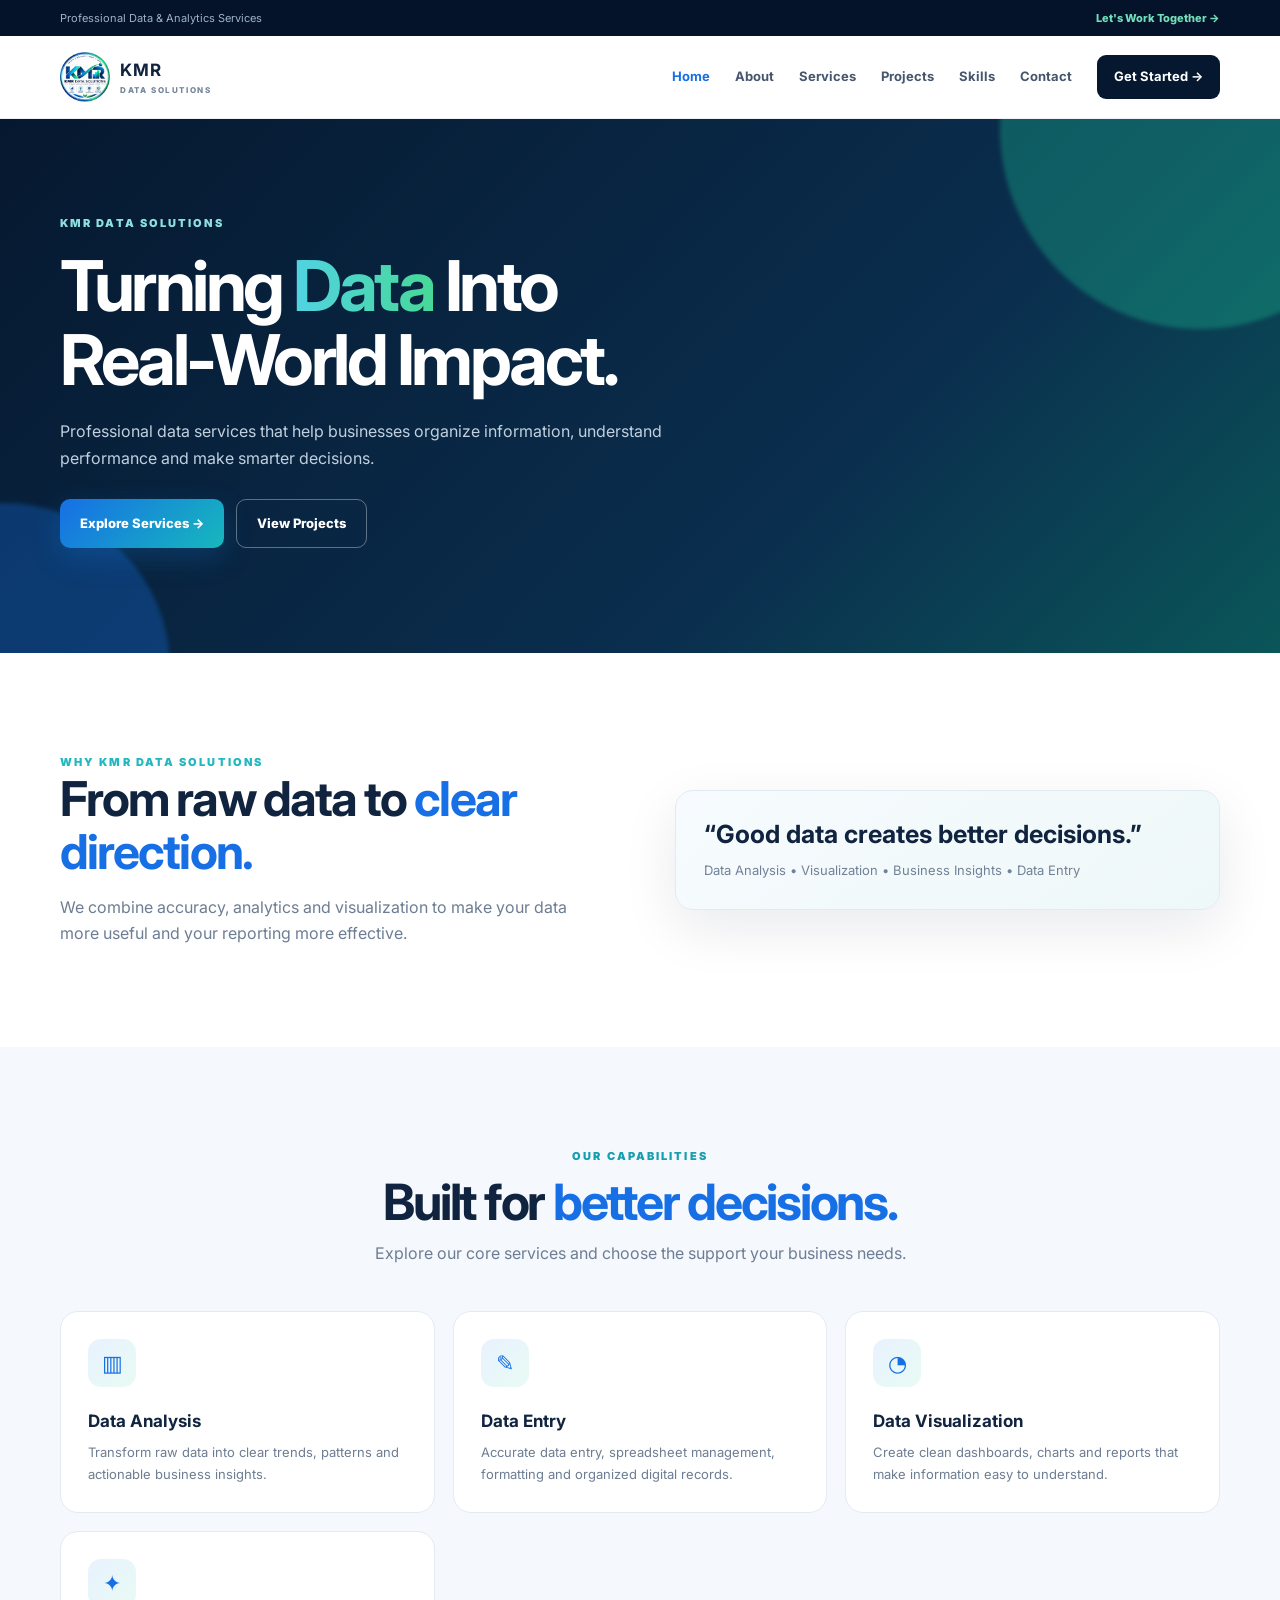
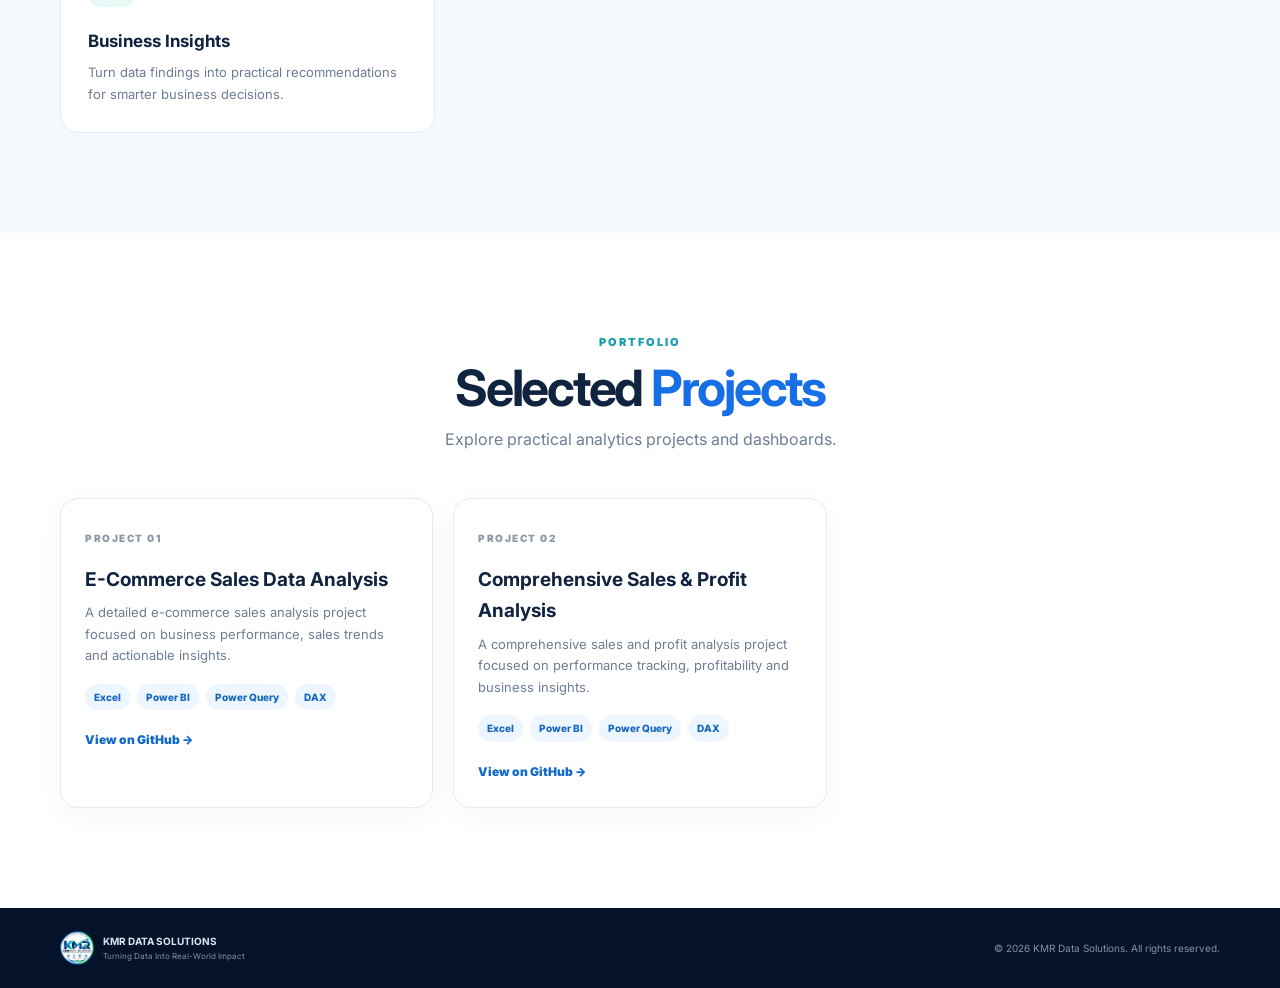
==== index.html @ 426ea1b9 "Initial KMR Data Solutions website" ====
<!DOCTYPE html>
<html lang="en"><head><meta charset="UTF-8"><meta name="viewport" content="width=device-width,initial-scale=1.0">
<meta name="description" content="KMR Data Solutions — professional data analytics and business services.">
<title>Home | KMR DATA SOLUTIONS</title>
<link rel="preconnect" href="https://fonts.googleapis.com"><link rel="preconnect" href="https://fonts.gstatic.com" crossorigin>
<link href="https://fonts.googleapis.com/css2?family=Inter:wght@400;500;600;700;800&display=swap" rel="stylesheet">
<link rel="stylesheet" href="style.css"></head><body>
<div class="topbar"><div class="container"><span>Professional Data &amp; Analytics Services</span><a href="contact.html">Let's Work Together →</a></div></div>
<header class="header"><div class="container nav">
<a class="brand" href="index.html"><img src="assets/kmr-logo.png" alt="KMR Data Solutions"><span><strong>KMR</strong><small>DATA SOLUTIONS</small></span></a>
<button class="menu-btn" aria-label="Menu">☰</button><nav class="nav-links"><a class="active" href="index.html">Home</a><a class="" href="about.html">About</a><a class="" href="services.html">Services</a><a class="" href="projects.html">Projects</a><a class="" href="skills.html">Skills</a><a class="" href="contact.html">Contact</a><a class="nav-cta" href="contact.html">Get Started →</a></nav>
</div></header>

<section class="page-hero"><div class="container"><div class="eyebrow">KMR DATA SOLUTIONS</div>
<h1>Turning <span>Data</span> Into<br>Real-World Impact.</h1>
<p>Professional data services that help businesses organize information, understand performance and make smarter decisions.</p>
<div class="hero-actions"><a class="btn btn-primary" href="services.html">Explore Services →</a><a class="btn btn-light" href="projects.html">View Projects</a></div></div></section>
<section class="section"><div class="container intro"><div><div class="label">WHY KMR DATA SOLUTIONS</div><h2>From raw data to <span>clear direction.</span></h2><p>We combine accuracy, analytics and visualization to make your data more useful and your reporting more effective.</p></div><div class="quote"><strong>“Good data creates better decisions.”</strong><span>Data Analysis • Visualization • Business Insights • Data Entry</span></div></div></section>
<section class="section" style="background:#f5f8fc"><div class="container"><div class="section-head"><div class="label">OUR CAPABILITIES</div><h2>Built for <span>better decisions.</span></h2><p>Explore our core services and choose the support your business needs.</p></div><div id="homeServices" class="service-grid"></div></div></section>
<section class="section"><div class="container"><div class="section-head"><div class="label">PORTFOLIO</div><h2>Selected <span>Projects</span></h2><p>Explore practical analytics projects and dashboards.</p></div><div id="homeProjects" class="project-grid"></div></div></section>

<footer><div class="container footer"><div class="footer-brand"><img src="assets/kmr-logo.png" alt=""><div><strong>KMR DATA SOLUTIONS</strong><span>Turning Data Into Real-World Impact</span></div></div><span>© <span class="year"></span> KMR Data Solutions. All rights reserved.</span></div></footer>
<script src="config.js"></script><script src="script.js"></script></body></html>
---- style.css ----
:root{--navy:#06182f;--navy2:#0a2748;--blue:#176fe5;--cyan:#15b7c0;--green:#28c87a;--ink:#10233f;--muted:#6d7d93;--bg:#f5f8fc;--line:#e3eaf2;--white:#fff;--shadow:0 18px 55px rgba(5,27,55,.09)}
*{box-sizing:border-box;margin:0;padding:0}html{scroll-behavior:smooth}body{font-family:Inter,Arial,sans-serif;color:var(--ink);background:#fff;line-height:1.65}a{text-decoration:none;color:inherit}.container{width:min(1160px,92%);margin:auto}
.topbar{height:36px;background:#041329;color:#9fb1c7;font-size:11px}.topbar .container{height:100%;display:flex;justify-content:space-between;align-items:center}.topbar a{color:#72dfbb;font-weight:800}
.header{position:sticky;top:0;z-index:50;background:rgba(255,255,255,.93);backdrop-filter:blur(18px);border-bottom:1px solid #edf1f5}.nav{height:82px;display:flex;align-items:center;justify-content:space-between}.brand{display:flex;align-items:center;gap:10px}.brand img{width:50px;height:50px;object-fit:contain}.brand strong{display:block;font-size:17px;letter-spacing:.06em}.brand small{display:block;font-size:8px;letter-spacing:.2em;color:#75859a;font-weight:800}
.nav-links{display:flex;align-items:center;gap:25px;font-size:13px;font-weight:700;color:#45566d}.nav-links a:hover{color:var(--blue)}.nav-links .active{color:var(--blue)}.nav-cta{background:var(--navy);color:#fff!important;padding:11px 17px;border-radius:9px}.menu-btn{display:none;border:0;background:none;font-size:24px;color:var(--ink)}
.page-hero{position:relative;overflow:hidden;background:linear-gradient(135deg,#06182f,#0a2e4e 65%,#0a5659);color:#fff;padding:95px 0 105px}.page-hero:before,.page-hero:after{content:"";position:absolute;border-radius:50%;filter:blur(2px);opacity:.3}.page-hero:before{width:400px;height:400px;right:-120px;top:-190px;background:#1bcf9b}.page-hero:after{width:330px;height:330px;left:-160px;bottom:-180px;background:#1674ea}.page-hero .container{position:relative;z-index:2}.eyebrow,.label{font-size:11px;letter-spacing:.19em;font-weight:900;color:#23b8c0}.page-hero .eyebrow{color:#8ee0df;margin-bottom:17px}.page-hero h1{font-size:clamp(43px,6vw,70px);line-height:1.05;letter-spacing:-.05em;max-width:800px}.page-hero h1 span{background:linear-gradient(90deg,#51d3e3,#47d898);-webkit-background-clip:text;background-clip:text;color:transparent}.page-hero p{max-width:680px;color:#c1d0df;font-size:16px;margin-top:22px}.hero-actions{display:flex;gap:12px;margin-top:28px;flex-wrap:wrap}.btn{display:inline-flex;align-items:center;justify-content:center;padding:13px 20px;border-radius:10px;font-size:13px;font-weight:800}.btn-primary{background:linear-gradient(135deg,#176fe5,#16b8bd);color:#fff;box-shadow:0 10px 28px rgba(18,122,214,.25)}.btn-light{border:1px solid rgba(255,255,255,.35);color:#fff}
.section{padding:100px 0}.section-head{text-align:center;max-width:700px;margin:0 auto 45px}.section-head .label{color:#169fb0}.section-head h2{font-size:clamp(34px,4vw,50px);line-height:1.12;letter-spacing:-.045em;margin-top:9px}.section-head h2 span{color:var(--blue)}.section-head p{color:var(--muted);margin-top:10px}
.intro{display:grid;grid-template-columns:1fr 1fr;gap:70px;align-items:center}.intro h2{font-size:clamp(34px,4vw,48px);line-height:1.12;letter-spacing:-.04em}.intro h2 span{color:var(--blue)}.intro p{color:var(--muted);margin-top:15px}.quote{padding:28px;background:linear-gradient(145deg,#f7fbff,#eef8f7);border:1px solid var(--line);border-radius:18px;box-shadow:var(--shadow)}.quote strong{display:block;font-size:25px;line-height:1.25}.quote span{display:block;color:#728198;margin-top:10px;font-size:13px}
.service-grid{display:grid;grid-template-columns:repeat(3,1fr);gap:18px}.service{padding:27px;border:1px solid var(--line);border-radius:18px;background:#fff;transition:.22s}.service:hover{transform:translateY(-5px);box-shadow:var(--shadow);border-color:#cdd9e7}.icon{width:48px;height:48px;display:grid;place-items:center;border-radius:13px;background:linear-gradient(135deg,#e8f2ff,#e8fbf4);font-size:22px;color:#176fe5;margin-bottom:20px}.service h3{font-size:17px}.service p{font-size:13px;color:var(--muted);margin-top:7px}
.project-grid{display:grid;grid-template-columns:repeat(3,1fr);gap:20px}.project{border:1px solid var(--line);border-radius:18px;padding:24px;background:#fff;box-shadow:0 8px 30px rgba(7,28,53,.04)}.project .num{font-size:10px;letter-spacing:.15em;color:#8b99aa;font-weight:900}.project h3{font-size:19px;margin-top:15px}.project p{font-size:13px;color:var(--muted);margin:7px 0 17px;min-height:43px}.tags{display:flex;flex-wrap:wrap;gap:7px}.tag{font-size:10px;background:#edf5ff;color:#1467bc;border-radius:20px;padding:5px 9px;font-weight:800}.project a{display:inline-block;color:#126bc8;font-size:12px;font-weight:900;margin-top:20px}
.skills-section{background:#06182f;color:#fff}.skills-section .section-head p{color:#9cafc3}.skills-grid{display:grid;grid-template-columns:repeat(6,1fr);gap:12px}.skill{border:1px solid rgba(255,255,255,.11);background:rgba(255,255,255,.04);border-radius:13px;text-align:center;padding:20px 8px;color:#d6e1ec;font-size:12px;font-weight:800}.skill b{display:block;font-size:24px;margin-bottom:7px}
.process-grid{display:grid;grid-template-columns:repeat(4,1fr);gap:18px}.step{padding:25px;border:1px solid var(--line);border-radius:18px;background:#fff}.step b{color:var(--blue);font-size:11px;letter-spacing:.1em}.step h3{margin:8px 0 5px}.step p{font-size:13px;color:var(--muted)}
.contact-wrap{background:linear-gradient(135deg,#06182f,#0a4c58);border-radius:25px;padding:52px 55px;color:#fff;display:flex;align-items:center;justify-content:space-between;gap:35px}.contact-wrap h2{font-size:clamp(31px,4vw,47px);line-height:1.12;letter-spacing:-.04em}.contact-wrap h2 span{color:#4ed9b4}.contact-wrap p{color:#adc0d1;max-width:620px;margin-top:10px}.contact-actions{display:flex;gap:10px;flex-wrap:wrap}
footer{background:#041329;color:#8293a8;padding:23px 0;font-size:10px}.footer{display:flex;justify-content:space-between;align-items:center;gap:20px}.footer-brand{display:flex;align-items:center;gap:9px}.footer-brand img{width:34px;height:34px;object-fit:contain}.footer-brand strong,.footer-brand span{display:block}.footer-brand strong{color:#dce6f0;font-size:10px}.footer-brand span{font-size:8px}
@media(max-width:960px){.nav-links{gap:13px}.service-grid{grid-template-columns:repeat(2,1fr)}.project-grid{grid-template-columns:repeat(2,1fr)}.skills-grid{grid-template-columns:repeat(3,1fr)}}
@media(max-width:760px){.topbar{display:none}.nav{height:70px}.menu-btn{display:block}.nav-links{display:none;position:absolute;top:70px;left:0;right:0;background:#fff;padding:18px 5%;flex-direction:column;align-items:stretch;box-shadow:0 18px 35px rgba(0,0,0,.1)}.nav-links.open{display:flex}.nav-cta{text-align:center}.page-hero{padding:75px 0 85px}.section{padding:75px 0}.intro{grid-template-columns:1fr;gap:35px}.service-grid,.project-grid,.process-grid{grid-template-columns:1fr}.skills-grid{grid-template-columns:repeat(2,1fr)}.contact-wrap{padding:38px 28px;flex-direction:column;align-items:flex-start}.footer{flex-direction:column;align-items:flex-start}}
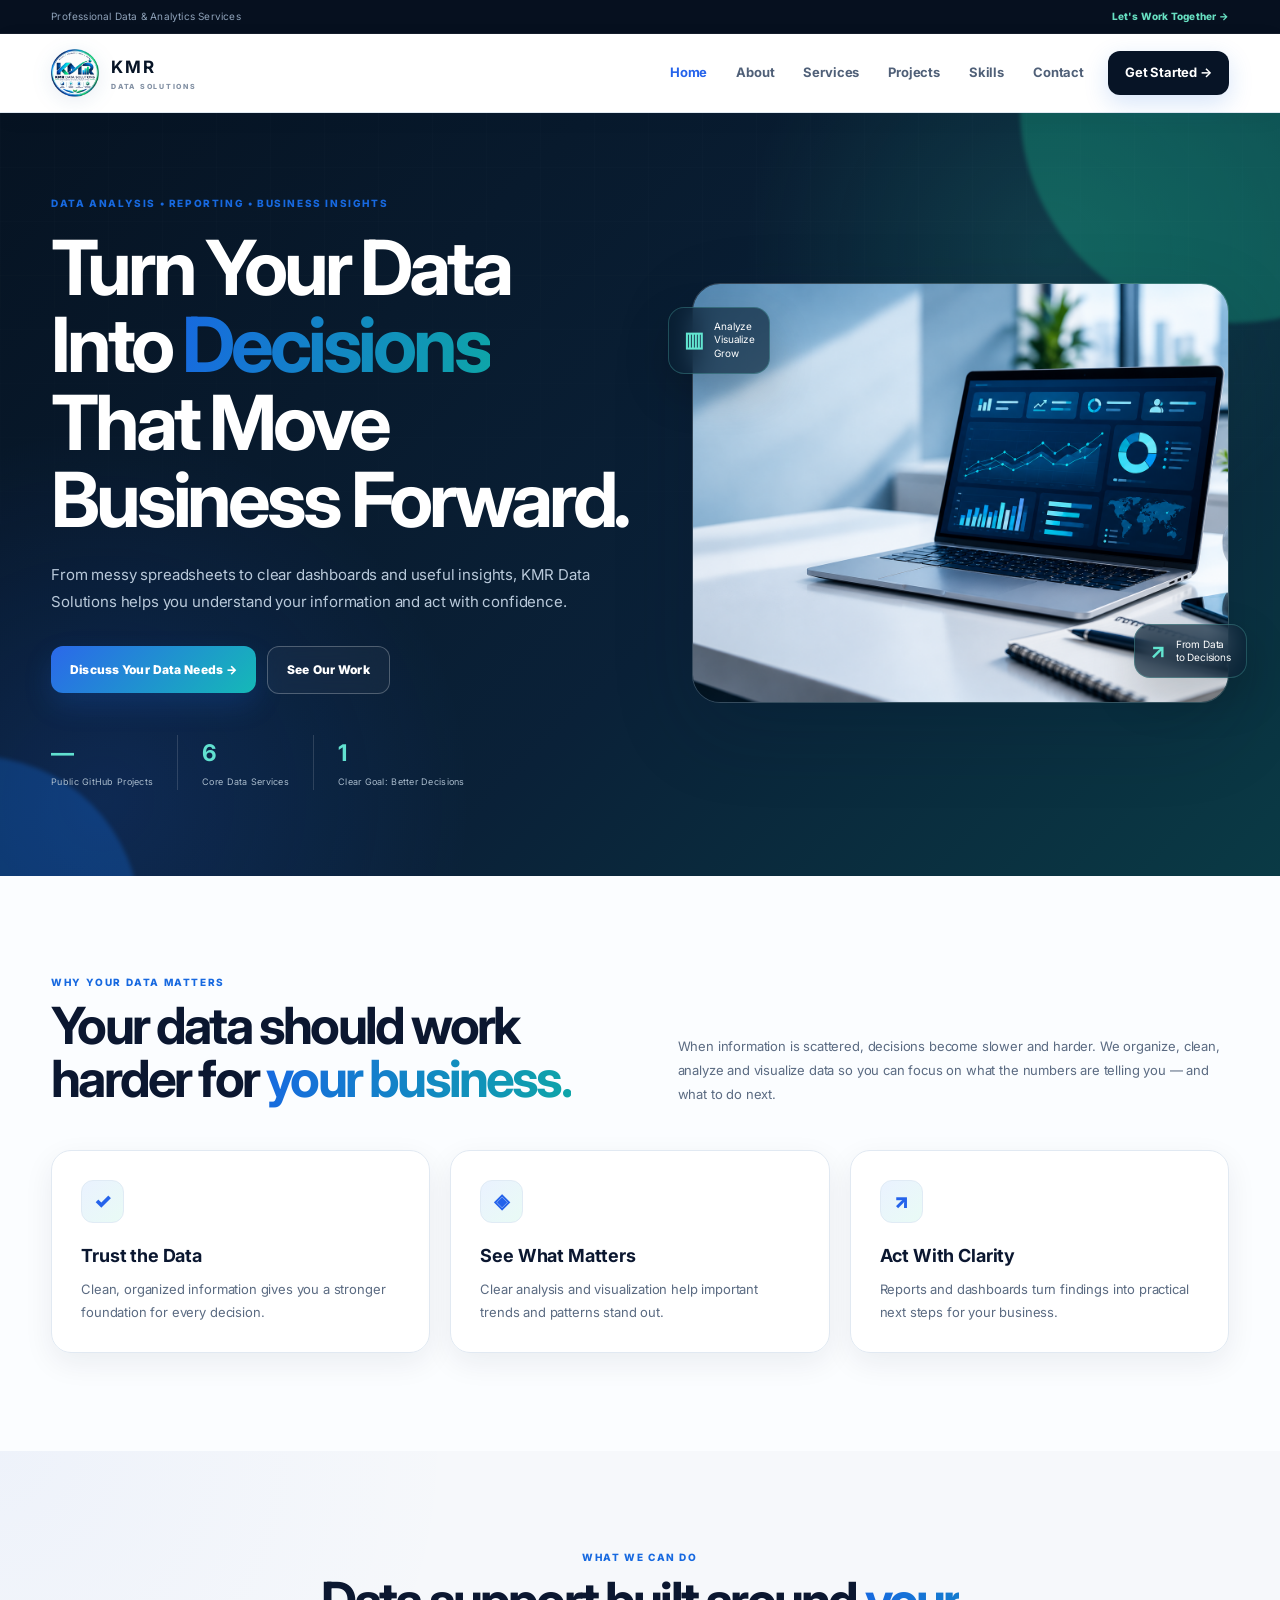
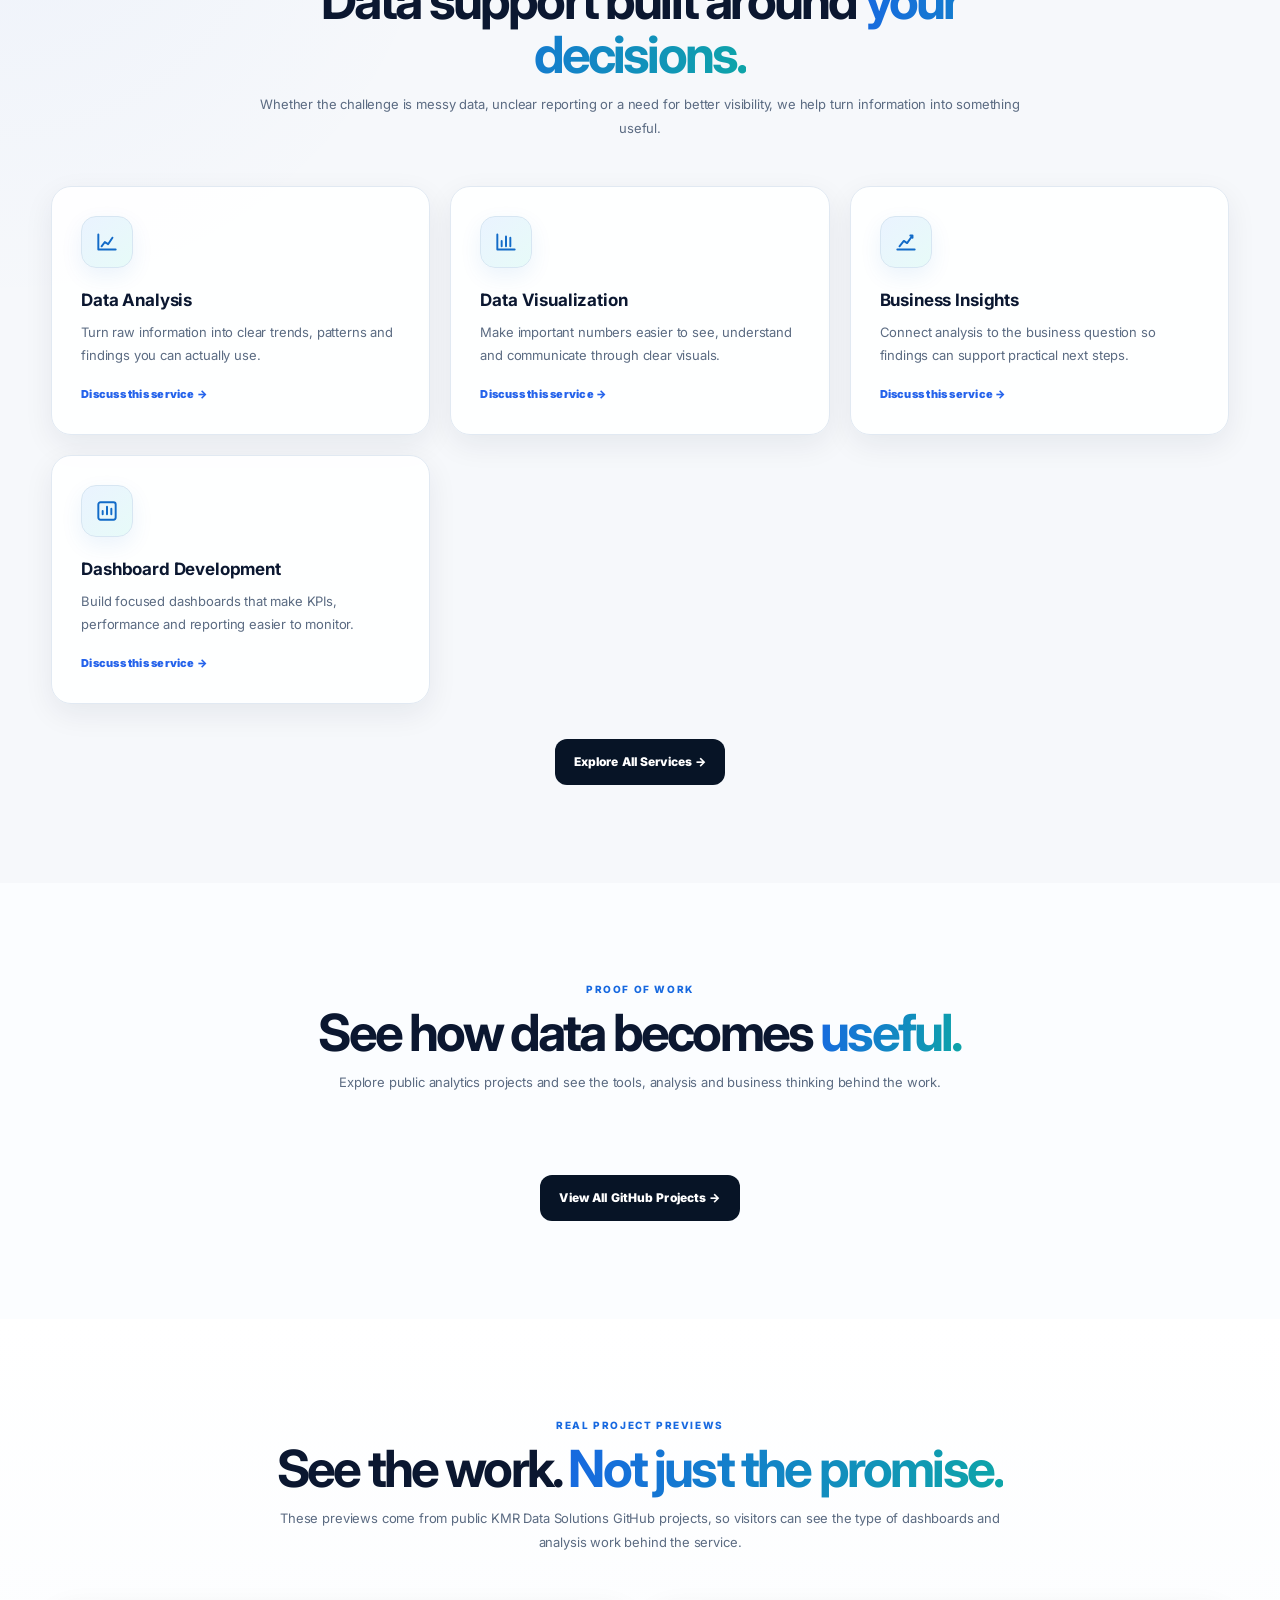
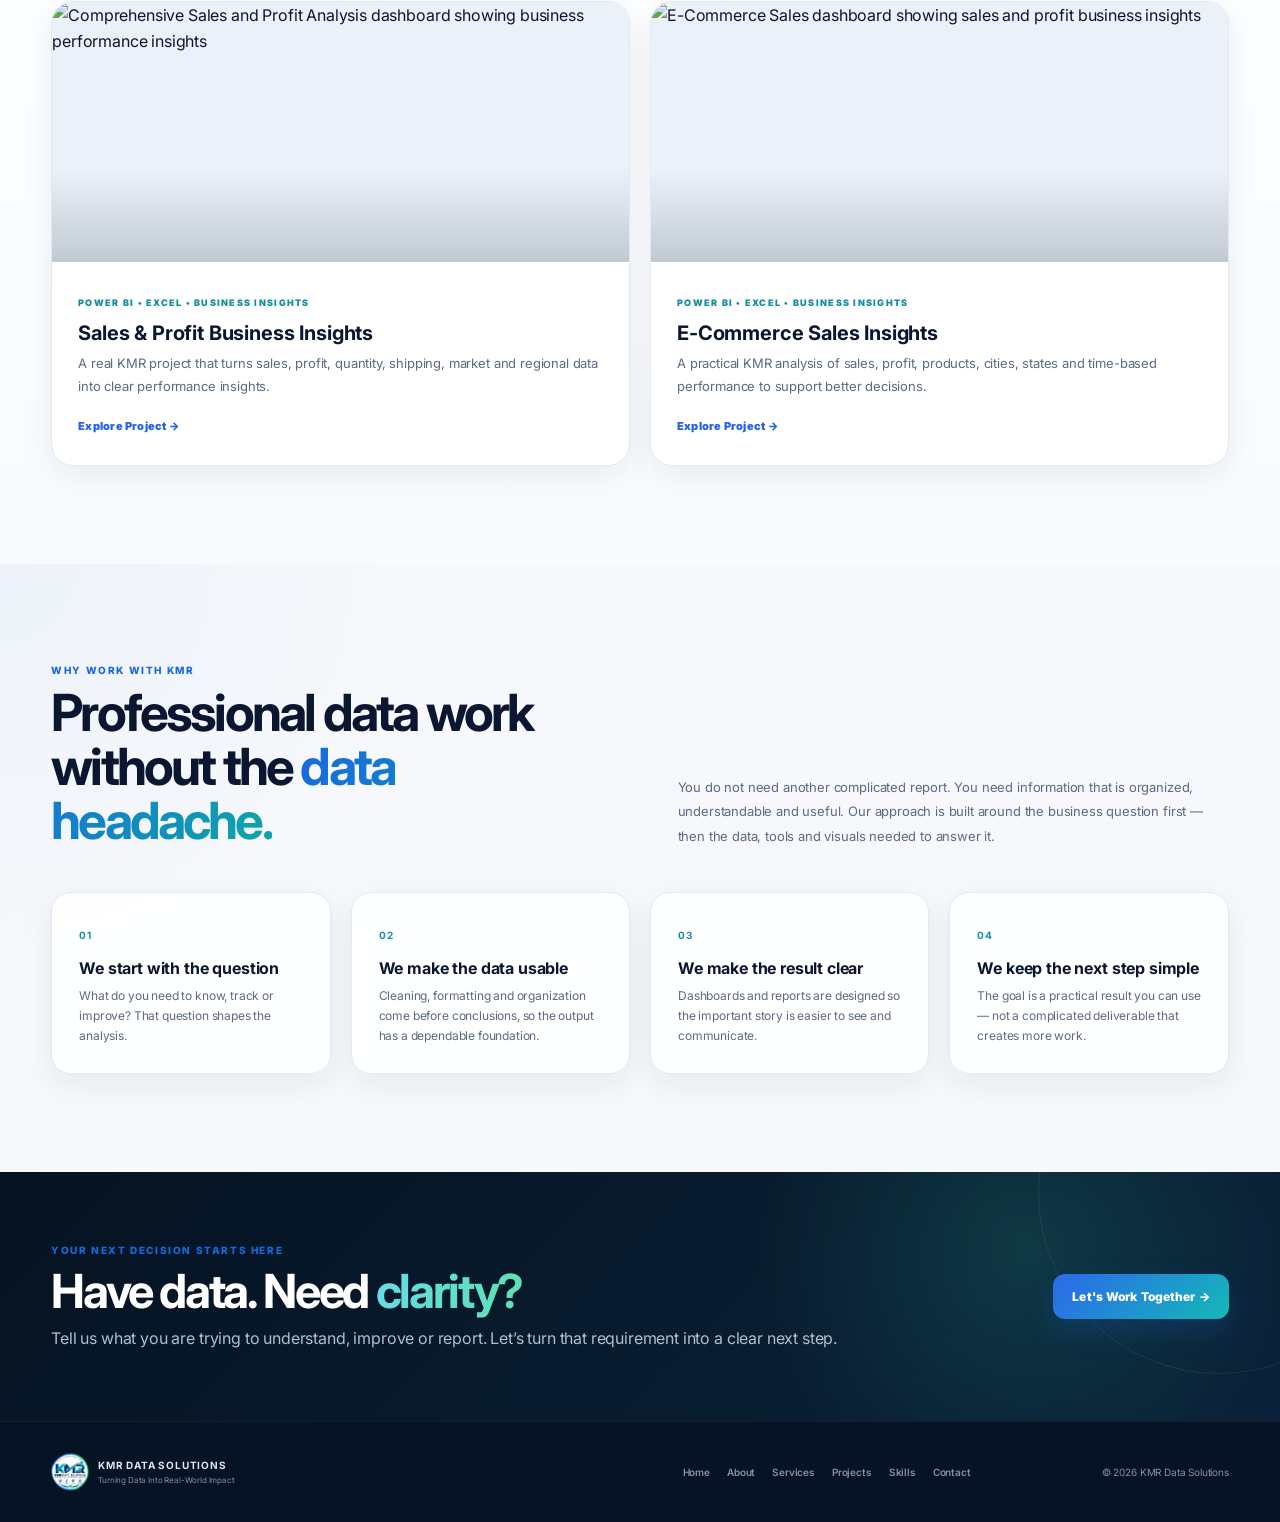
==== commit bdde5c4b: "updated" ====
--- a/index.html
+++ b/index.html
@@ -1,23 +1,147 @@
 <!DOCTYPE html>
-<html lang="en"><head><meta charset="UTF-8"><meta name="viewport" content="width=device-width,initial-scale=1.0">
-<meta name="description" content="KMR Data Solutions — professional data analytics and business services.">
+<html lang="en">
+<head>
+<meta charset="UTF-8">
+<meta name="viewport" content="width=device-width, initial-scale=1.0">
+<meta name="description" content="KMR Data Solutions — professional data analytics, dashboards, data cleaning and business intelligence services.">
 <title>Home | KMR DATA SOLUTIONS</title>
-<link rel="preconnect" href="https://fonts.googleapis.com"><link rel="preconnect" href="https://fonts.gstatic.com" crossorigin>
+<link rel="preconnect" href="https://fonts.googleapis.com">
+<link rel="preconnect" href="https://fonts.gstatic.com" crossorigin>
 <link href="https://fonts.googleapis.com/css2?family=Inter:wght@400;500;600;700;800&display=swap" rel="stylesheet">
-<link rel="stylesheet" href="style.css"></head><body>
-<div class="topbar"><div class="container"><span>Professional Data &amp; Analytics Services</span><a href="contact.html">Let's Work Together →</a></div></div>
-<header class="header"><div class="container nav">
-<a class="brand" href="index.html"><img src="assets/kmr-logo.png" alt="KMR Data Solutions"><span><strong>KMR</strong><small>DATA SOLUTIONS</small></span></a>
-<button class="menu-btn" aria-label="Menu">☰</button><nav class="nav-links"><a class="active" href="index.html">Home</a><a class="" href="about.html">About</a><a class="" href="services.html">Services</a><a class="" href="projects.html">Projects</a><a class="" href="skills.html">Skills</a><a class="" href="contact.html">Contact</a><a class="nav-cta" href="contact.html">Get Started →</a></nav>
-</div></header>
+<link rel="stylesheet" href="style.css">
+</head>
+<body data-page="home">
+<div class="topbar"><div class="container topbar-inner">
+  <span>Professional Data &amp; Analytics Services</span>
+  <a href="contact.html">Let's Work Together →</a>
+</div></div>
+<header class="header">
+  <div class="container nav">
+    <a class="brand" href="index.html" aria-label="KMR Data Solutions Home">
+      <img src="assets/kmr-logo.png" alt="KMR Data Solutions">
+      <span><strong>KMR</strong><small>DATA SOLUTIONS</small></span>
+    </a>
+    <button class="menu-btn" aria-label="Open menu" aria-expanded="false">☰</button>
+    <nav class="nav-links" aria-label="Primary navigation">
+      <a data-nav="home" href="index.html">Home</a>
+      <a data-nav="about" href="about.html">About</a>
+      <a data-nav="services" href="services.html">Services</a>
+      <a data-nav="projects" href="projects.html">Projects</a>
+      <a data-nav="skills" href="skills.html">Skills</a>
+      <a data-nav="contact" href="contact.html">Contact</a>
+      <a class="nav-cta" href="contact.html">Get Started →</a>
+    </nav>
+  </div>
+</header>
 
-<section class="page-hero"><div class="container"><div class="eyebrow">KMR DATA SOLUTIONS</div>
-<h1>Turning <span>Data</span> Into<br>Real-World Impact.</h1>
-<p>Professional data services that help businesses organize information, understand performance and make smarter decisions.</p>
-<div class="hero-actions"><a class="btn btn-primary" href="services.html">Explore Services →</a><a class="btn btn-light" href="projects.html">View Projects</a></div></div></section>
-<section class="section"><div class="container intro"><div><div class="label">WHY KMR DATA SOLUTIONS</div><h2>From raw data to <span>clear direction.</span></h2><p>We combine accuracy, analytics and visualization to make your data more useful and your reporting more effective.</p></div><div class="quote"><strong>“Good data creates better decisions.”</strong><span>Data Analysis • Visualization • Business Insights • Data Entry</span></div></div></section>
-<section class="section" style="background:#f5f8fc"><div class="container"><div class="section-head"><div class="label">OUR CAPABILITIES</div><h2>Built for <span>better decisions.</span></h2><p>Explore our core services and choose the support your business needs.</p></div><div id="homeServices" class="service-grid"></div></div></section>
-<section class="section"><div class="container"><div class="section-head"><div class="label">PORTFOLIO</div><h2>Selected <span>Projects</span></h2><p>Explore practical analytics projects and dashboards.</p></div><div id="homeProjects" class="project-grid"></div></div></section>
+<main>
+<section class="hero">
+  <div class="hero-orb hero-orb-one"></div><div class="hero-orb hero-orb-two"></div>
+  <div class="container hero-grid">
+    <div class="hero-copy">
+      <div class="eyebrow">DATA ANALYSIS • REPORTING • BUSINESS INSIGHTS</div>
+      <h1>Turn Your Data Into <span>Decisions</span> That Move Business Forward.</h1>
+      <p>From messy spreadsheets to clear dashboards and useful insights, KMR Data Solutions helps you understand your information and act with confidence.</p>
+      <div class="hero-actions">
+        <a class="btn btn-primary" href="contact.html">Discuss Your Data Needs →</a><a class="btn btn-outline" href="projects.html">See Our Work</a>
+      </div>
+      <div class="hero-metrics">
+        <div><strong id="repoCount">—</strong><span>Public GitHub Projects</span></div>
+        <div><strong>6</strong><span>Core Data Services</span></div>
+        <div><strong>1</strong><span>Clear Goal: Better Decisions</span></div>
+      </div>
+    </div>
+    <div class="hero-media">
+      <div class="media-badge badge-top"><b>▥</b><span>Analyze<br>Visualize<br>Grow</span></div>
+      <img src="assets/hero-data-analytics.png" alt="Professional analytics workspace with dashboard charts">
+      <div class="media-badge badge-bottom"><b>↗</b><span>From Data<br>to Decisions</span></div>
+    </div>
+  </div>
+</section>
 
-<footer><div class="container footer"><div class="footer-brand"><img src="assets/kmr-logo.png" alt=""><div><strong>KMR DATA SOLUTIONS</strong><span>Turning Data Into Real-World Impact</span></div></div><span>© <span class="year"></span> KMR Data Solutions. All rights reserved.</span></div></footer>
-<script src="config.js"></script><script src="script.js"></script></body></html>+<section class="section">
+  <div class="container">
+    <div class="section-kicker">WHY YOUR DATA MATTERS</div>
+    <div class="split-heading"><h2>Your data should work harder for <span>your business.</span></h2><p>When information is scattered, decisions become slower and harder. We organize, clean, analyze and visualize data so you can focus on what the numbers are telling you — and what to do next.</p></div>
+    <div class="feature-grid">
+      <article class="feature-card"><div class="feature-icon">✓</div><h3>Trust the Data</h3><p>Clean, organized information gives you a stronger foundation for every decision.</p></article>
+      <article class="feature-card"><div class="feature-icon">◈</div><h3>See What Matters</h3><p>Clear analysis and visualization help important trends and patterns stand out.</p></article>
+      <article class="feature-card"><div class="feature-icon">↗</div><h3>Act With Clarity</h3><p>Reports and dashboards turn findings into practical next steps for your business.</p></article>
+    </div>
+  </div>
+</section>
+
+<section class="section section-soft">
+  <div class="container">
+    <div class="section-head"><div class="section-kicker">WHAT WE CAN DO</div><h2>Data support built around <span>your decisions.</span></h2><p>Whether the challenge is messy data, unclear reporting or a need for better visibility, we help turn information into something useful.</p></div>
+    <div id="homeServices" class="service-grid"></div>
+    <div class="center"><a class="btn btn-dark" href="services.html">Explore All Services →</a></div>
+  </div>
+</section>
+
+<section class="section">
+  <div class="container">
+    <div class="section-head"><div class="section-kicker">PROOF OF WORK</div><h2>See how data becomes <span>useful.</span></h2><p>Explore public analytics projects and see the tools, analysis and business thinking behind the work.</p></div>
+    <div id="homeProjects" class="project-grid project-preview"></div>
+    <div class="center"><a class="btn btn-dark" href="projects.html">View All GitHub Projects →</a></div>
+  </div>
+</section>
+
+
+<section class="section case-study-section">
+  <div class="container">
+    <div class="section-head">
+      <div class="section-kicker">REAL PROJECT PREVIEWS</div>
+      <h2>See the work. <span>Not just the promise.</span></h2>
+      <p>These previews come from public KMR Data Solutions GitHub projects, so visitors can see the type of dashboards and analysis work behind the service.</p>
+    </div>
+    <div class="case-grid home-insight-grid">
+      <article class="case-card">
+        <div class="case-image"><img src="https://raw.githubusercontent.com/kmrdatasolutions/Comprehensive-Sales-Profit-Analysis/main/comprehensive-sales-profit-analysis.png" alt="Comprehensive Sales and Profit Analysis dashboard showing business performance insights" loading="lazy"></div>
+        <div class="case-body"><span>POWER BI • EXCEL • BUSINESS INSIGHTS</span><h3>Sales &amp; Profit Business Insights</h3><p>A real KMR project that turns sales, profit, quantity, shipping, market and regional data into clear performance insights.</p><a href="https://github.com/kmrdatasolutions/Comprehensive-Sales-Profit-Analysis" target="_blank" rel="noopener">Explore Project →</a></div>
+      </article>
+      <article class="case-card">
+        <div class="case-image"><img src="https://raw.githubusercontent.com/kmrdatasolutions/E-Commerce-Sales-Data-Analysis/main/E-Commerce%20Sales%20Dashboard%20project.png" alt="E-Commerce Sales dashboard showing sales and profit business insights" loading="lazy"></div>
+        <div class="case-body"><span>POWER BI • EXCEL • BUSINESS INSIGHTS</span><h3>E-Commerce Sales Insights</h3><p>A practical KMR analysis of sales, profit, products, cities, states and time-based performance to support better decisions.</p><a href="https://github.com/kmrdatasolutions/E-Commerce-Sales-Data-Analysis" target="_blank" rel="noopener">Explore Project →</a></div>
+      </article>
+    </div>
+  </div>
+</section>
+
+
+<section class="section section-soft">
+  <div class="container">
+    <div class="split-heading">
+      <div><div class="section-kicker">WHY WORK WITH KMR</div><h2>Professional data work without the <span>data headache.</span></h2></div>
+      <p>You do not need another complicated report. You need information that is organized, understandable and useful. Our approach is built around the business question first — then the data, tools and visuals needed to answer it.</p>
+    </div>
+    <div class="expect-grid">
+      <article><b>01</b><h3>We start with the question</h3><p>What do you need to know, track or improve? That question shapes the analysis.</p></article>
+      <article><b>02</b><h3>We make the data usable</h3><p>Cleaning, formatting and organization come before conclusions, so the output has a dependable foundation.</p></article>
+      <article><b>03</b><h3>We make the result clear</h3><p>Dashboards and reports are designed so the important story is easier to see and communicate.</p></article>
+      <article><b>04</b><h3>We keep the next step simple</h3><p>The goal is a practical result you can use — not a complicated deliverable that creates more work.</p></article>
+    </div>
+  </div>
+</section>
+
+<section class="cta-band">
+  <div class="container cta-inner"><div><div class="section-kicker">YOUR NEXT DECISION STARTS HERE</div><h2>Have data. Need <span>clarity?</span></h2><p>Tell us what you are trying to understand, improve or report. Let’s turn that requirement into a clear next step.</p></div><a class="btn btn-primary" href="contact.html">Let's Work Together →</a></div>
+</section>
+</main>
+<footer>
+  <div class="container footer-grid">
+    <div class="footer-brand">
+      <img src="assets/kmr-logo.png" alt="">
+      <div><strong>KMR DATA SOLUTIONS</strong><span>Turning Data Into Real-World Impact</span></div>
+    </div>
+    <div class="footer-links">
+      <a href="index.html">Home</a><a href="about.html">About</a><a href="services.html">Services</a>
+      <a href="projects.html">Projects</a><a href="skills.html">Skills</a><a href="contact.html">Contact</a>
+    </div>
+    <div class="footer-right"><span>© <span class="year"></span> KMR Data Solutions</span></div>
+  </div>
+</footer>
+<script src="config.js"></script>
+<script src="script.js"></script>
+</body>
+</html>
--- a/style.css
+++ b/style.css
@@ -1,16 +1,477 @@
-:root{--navy:#06182f;--navy2:#0a2748;--blue:#176fe5;--cyan:#15b7c0;--green:#28c87a;--ink:#10233f;--muted:#6d7d93;--bg:#f5f8fc;--line:#e3eaf2;--white:#fff;--shadow:0 18px 55px rgba(5,27,55,.09)}
-*{box-sizing:border-box;margin:0;padding:0}html{scroll-behavior:smooth}body{font-family:Inter,Arial,sans-serif;color:var(--ink);background:#fff;line-height:1.65}a{text-decoration:none;color:inherit}.container{width:min(1160px,92%);margin:auto}
-.topbar{height:36px;background:#041329;color:#9fb1c7;font-size:11px}.topbar .container{height:100%;display:flex;justify-content:space-between;align-items:center}.topbar a{color:#72dfbb;font-weight:800}
-.header{position:sticky;top:0;z-index:50;background:rgba(255,255,255,.93);backdrop-filter:blur(18px);border-bottom:1px solid #edf1f5}.nav{height:82px;display:flex;align-items:center;justify-content:space-between}.brand{display:flex;align-items:center;gap:10px}.brand img{width:50px;height:50px;object-fit:contain}.brand strong{display:block;font-size:17px;letter-spacing:.06em}.brand small{display:block;font-size:8px;letter-spacing:.2em;color:#75859a;font-weight:800}
-.nav-links{display:flex;align-items:center;gap:25px;font-size:13px;font-weight:700;color:#45566d}.nav-links a:hover{color:var(--blue)}.nav-links .active{color:var(--blue)}.nav-cta{background:var(--navy);color:#fff!important;padding:11px 17px;border-radius:9px}.menu-btn{display:none;border:0;background:none;font-size:24px;color:var(--ink)}
-.page-hero{position:relative;overflow:hidden;background:linear-gradient(135deg,#06182f,#0a2e4e 65%,#0a5659);color:#fff;padding:95px 0 105px}.page-hero:before,.page-hero:after{content:"";position:absolute;border-radius:50%;filter:blur(2px);opacity:.3}.page-hero:before{width:400px;height:400px;right:-120px;top:-190px;background:#1bcf9b}.page-hero:after{width:330px;height:330px;left:-160px;bottom:-180px;background:#1674ea}.page-hero .container{position:relative;z-index:2}.eyebrow,.label{font-size:11px;letter-spacing:.19em;font-weight:900;color:#23b8c0}.page-hero .eyebrow{color:#8ee0df;margin-bottom:17px}.page-hero h1{font-size:clamp(43px,6vw,70px);line-height:1.05;letter-spacing:-.05em;max-width:800px}.page-hero h1 span{background:linear-gradient(90deg,#51d3e3,#47d898);-webkit-background-clip:text;background-clip:text;color:transparent}.page-hero p{max-width:680px;color:#c1d0df;font-size:16px;margin-top:22px}.hero-actions{display:flex;gap:12px;margin-top:28px;flex-wrap:wrap}.btn{display:inline-flex;align-items:center;justify-content:center;padding:13px 20px;border-radius:10px;font-size:13px;font-weight:800}.btn-primary{background:linear-gradient(135deg,#176fe5,#16b8bd);color:#fff;box-shadow:0 10px 28px rgba(18,122,214,.25)}.btn-light{border:1px solid rgba(255,255,255,.35);color:#fff}
-.section{padding:100px 0}.section-head{text-align:center;max-width:700px;margin:0 auto 45px}.section-head .label{color:#169fb0}.section-head h2{font-size:clamp(34px,4vw,50px);line-height:1.12;letter-spacing:-.045em;margin-top:9px}.section-head h2 span{color:var(--blue)}.section-head p{color:var(--muted);margin-top:10px}
-.intro{display:grid;grid-template-columns:1fr 1fr;gap:70px;align-items:center}.intro h2{font-size:clamp(34px,4vw,48px);line-height:1.12;letter-spacing:-.04em}.intro h2 span{color:var(--blue)}.intro p{color:var(--muted);margin-top:15px}.quote{padding:28px;background:linear-gradient(145deg,#f7fbff,#eef8f7);border:1px solid var(--line);border-radius:18px;box-shadow:var(--shadow)}.quote strong{display:block;font-size:25px;line-height:1.25}.quote span{display:block;color:#728198;margin-top:10px;font-size:13px}
-.service-grid{display:grid;grid-template-columns:repeat(3,1fr);gap:18px}.service{padding:27px;border:1px solid var(--line);border-radius:18px;background:#fff;transition:.22s}.service:hover{transform:translateY(-5px);box-shadow:var(--shadow);border-color:#cdd9e7}.icon{width:48px;height:48px;display:grid;place-items:center;border-radius:13px;background:linear-gradient(135deg,#e8f2ff,#e8fbf4);font-size:22px;color:#176fe5;margin-bottom:20px}.service h3{font-size:17px}.service p{font-size:13px;color:var(--muted);margin-top:7px}
-.project-grid{display:grid;grid-template-columns:repeat(3,1fr);gap:20px}.project{border:1px solid var(--line);border-radius:18px;padding:24px;background:#fff;box-shadow:0 8px 30px rgba(7,28,53,.04)}.project .num{font-size:10px;letter-spacing:.15em;color:#8b99aa;font-weight:900}.project h3{font-size:19px;margin-top:15px}.project p{font-size:13px;color:var(--muted);margin:7px 0 17px;min-height:43px}.tags{display:flex;flex-wrap:wrap;gap:7px}.tag{font-size:10px;background:#edf5ff;color:#1467bc;border-radius:20px;padding:5px 9px;font-weight:800}.project a{display:inline-block;color:#126bc8;font-size:12px;font-weight:900;margin-top:20px}
-.skills-section{background:#06182f;color:#fff}.skills-section .section-head p{color:#9cafc3}.skills-grid{display:grid;grid-template-columns:repeat(6,1fr);gap:12px}.skill{border:1px solid rgba(255,255,255,.11);background:rgba(255,255,255,.04);border-radius:13px;text-align:center;padding:20px 8px;color:#d6e1ec;font-size:12px;font-weight:800}.skill b{display:block;font-size:24px;margin-bottom:7px}
-.process-grid{display:grid;grid-template-columns:repeat(4,1fr);gap:18px}.step{padding:25px;border:1px solid var(--line);border-radius:18px;background:#fff}.step b{color:var(--blue);font-size:11px;letter-spacing:.1em}.step h3{margin:8px 0 5px}.step p{font-size:13px;color:var(--muted)}
-.contact-wrap{background:linear-gradient(135deg,#06182f,#0a4c58);border-radius:25px;padding:52px 55px;color:#fff;display:flex;align-items:center;justify-content:space-between;gap:35px}.contact-wrap h2{font-size:clamp(31px,4vw,47px);line-height:1.12;letter-spacing:-.04em}.contact-wrap h2 span{color:#4ed9b4}.contact-wrap p{color:#adc0d1;max-width:620px;margin-top:10px}.contact-actions{display:flex;gap:10px;flex-wrap:wrap}
-footer{background:#041329;color:#8293a8;padding:23px 0;font-size:10px}.footer{display:flex;justify-content:space-between;align-items:center;gap:20px}.footer-brand{display:flex;align-items:center;gap:9px}.footer-brand img{width:34px;height:34px;object-fit:contain}.footer-brand strong,.footer-brand span{display:block}.footer-brand strong{color:#dce6f0;font-size:10px}.footer-brand span{font-size:8px}
-@media(max-width:960px){.nav-links{gap:13px}.service-grid{grid-template-columns:repeat(2,1fr)}.project-grid{grid-template-columns:repeat(2,1fr)}.skills-grid{grid-template-columns:repeat(3,1fr)}}
-@media(max-width:760px){.topbar{display:none}.nav{height:70px}.menu-btn{display:block}.nav-links{display:none;position:absolute;top:70px;left:0;right:0;background:#fff;padding:18px 5%;flex-direction:column;align-items:stretch;box-shadow:0 18px 35px rgba(0,0,0,.1)}.nav-links.open{display:flex}.nav-cta{text-align:center}.page-hero{padding:75px 0 85px}.section{padding:75px 0}.intro{grid-template-columns:1fr;gap:35px}.service-grid,.project-grid,.process-grid{grid-template-columns:1fr}.skills-grid{grid-template-columns:repeat(2,1fr)}.contact-wrap{padding:38px 28px;flex-direction:column;align-items:flex-start}.footer{flex-direction:column;align-items:flex-start}}
+:root{
+  --navy:#06182f;--navy2:#0a2d4d;--blue:#176fe5;--cyan:#19bfd0;--teal:#25c98b;
+  --ink:#10233f;--muted:#6d7d93;--bg:#f5f8fc;--line:#dfe8f1;--white:#fff;
+  --shadow:0 18px 55px rgba(5,27,55,.09);--radius:20px
+}
+*{box-sizing:border-box;margin:0;padding:0}
+html{scroll-behavior:smooth}
+body{font-family:'Inter',Arial,sans-serif;color:var(--ink);background:#fff;line-height:1.65}
+a{text-decoration:none;color:inherit}
+button,input,select,textarea{font:inherit}
+.container{width:min(1160px,92%);margin:auto}
+.topbar{height:38px;background:#041329;color:#9fb1c7;font-size:11px}
+.topbar-inner{height:100%;display:flex;justify-content:space-between;align-items:center}
+.topbar a{color:#72dfbb;font-weight:800}
+.header{position:sticky;top:0;z-index:50;background:rgba(255,255,255,.94);backdrop-filter:blur(18px);border-bottom:1px solid #edf1f5}
+.nav{height:82px;display:flex;align-items:center;justify-content:space-between}
+.brand{display:flex;align-items:center;gap:11px}
+.brand img{width:52px;height:52px;object-fit:contain}
+.brand strong{display:block;font-size:18px;letter-spacing:.07em}
+.brand small{display:block;font-size:8px;letter-spacing:.2em;color:#75859a;font-weight:800}
+.nav-links{display:flex;align-items:center;gap:25px;font-size:13px;font-weight:750;color:#45566d}
+.nav-links a:hover,.nav-links .active{color:var(--blue)}
+.nav-cta{background:var(--navy);color:#fff!important;padding:12px 18px;border-radius:10px}
+.menu-btn{display:none;border:0;background:none;font-size:24px;color:var(--ink)}
+
+.hero{position:relative;overflow:hidden;background:linear-gradient(135deg,#06182f 0%,#082d4c 58%,#075a5b 100%);color:#fff;padding:72px 0 78px}
+.hero-orb{position:absolute;border-radius:50%;filter:blur(2px);opacity:.28;pointer-events:none}
+.hero-orb-one{width:430px;height:430px;right:-170px;top:-220px;background:#1bcf9b}
+.hero-orb-two{width:330px;height:330px;left:-190px;bottom:-210px;background:#1674ea}
+.hero-grid{position:relative;z-index:2;display:grid;grid-template-columns:minmax(0,1fr) minmax(440px,.92fr);gap:58px;align-items:center}
+.eyebrow,.section-kicker{font-size:11px;letter-spacing:.19em;font-weight:900}
+.eyebrow{color:#8ee0df;margin-bottom:17px}
+.hero h1{font-size:clamp(44px,6vw,72px);line-height:1.02;letter-spacing:-.055em;max-width:760px}
+.hero h1 span,.inner-hero h1 span,.section h2 span,.cta-band h2 span{background:linear-gradient(90deg,#51d3e3,#47d898);-webkit-background-clip:text;background-clip:text;color:transparent}
+.hero-copy>p{max-width:650px;color:#c1d0df;font-size:16px;margin-top:22px}
+.hero-actions{display:flex;gap:12px;margin-top:29px;flex-wrap:wrap}
+.btn{display:inline-flex;align-items:center;justify-content:center;padding:13px 20px;border-radius:11px;font-size:13px;font-weight:850;transition:.2s}
+.btn:hover{transform:translateY(-2px)}
+.btn-primary{background:linear-gradient(135deg,#176fe5,#16b8bd);color:#fff;box-shadow:0 10px 28px rgba(18,122,214,.25)}
+.btn-outline{border:1px solid rgba(255,255,255,.36);color:#fff}
+.btn-dark{background:var(--navy);color:#fff}
+.hero-metrics{display:flex;gap:0;margin-top:40px}
+.hero-metrics div{padding:0 26px;border-left:1px solid rgba(255,255,255,.14)}
+.hero-metrics div:first-child{padding-left:0;border-left:0}
+.hero-metrics strong{display:block;color:#61e1d0;font-size:22px}
+.hero-metrics span{display:block;color:#a9bbcc;font-size:10px;margin-top:2px}
+.hero-media{position:relative}
+.hero-media img{width:100%;height:405px;display:block;object-fit:cover;border-radius:26px;border:1px solid rgba(255,255,255,.15);box-shadow:0 25px 70px rgba(0,0,0,.3)}
+.media-badge{position:absolute;z-index:3;background:rgba(12,43,68,.72);border:1px solid rgba(111,235,220,.34);backdrop-filter:blur(14px);border-radius:15px;padding:12px 15px;display:flex;align-items:center;gap:10px;box-shadow:0 12px 35px rgba(0,0,0,.16);font-size:10px;line-height:1.35}
+.media-badge b{font-size:21px;color:#62e5d0}
+.badge-top{left:-24px;top:24px}.badge-bottom{right:-18px;bottom:24px}
+
+.section{padding:92px 0}
+.section-soft{background:var(--bg)}
+.section-kicker{color:#159fb0}
+.section-head{text-align:center;max-width:700px;margin:0 auto 42px}
+.section-head h2,.split-heading h2{font-size:clamp(34px,4vw,50px);line-height:1.1;letter-spacing:-.045em;margin-top:8px}
+.section-head p,.split-heading p{color:var(--muted);margin-top:11px}
+.split-heading{display:grid;grid-template-columns:1fr 1fr;gap:60px;align-items:end;margin-bottom:40px}
+.feature-grid{display:grid;grid-template-columns:repeat(3,1fr);gap:18px}
+.feature-card,.value-card{padding:28px;border:1px solid var(--line);border-radius:var(--radius);background:#fff;box-shadow:0 8px 30px rgba(7,28,53,.035)}
+.feature-icon{width:43px;height:43px;display:grid;place-items:center;border-radius:12px;background:linear-gradient(135deg,#e8f2ff,#e8fbf4);color:var(--blue);font-weight:900;font-size:20px;margin-bottom:18px}
+.feature-card h3,.value-card h3{font-size:18px}.feature-card p,.value-card p{font-size:13px;color:var(--muted);margin-top:7px}
+.service-grid{display:grid;grid-template-columns:repeat(3,1fr);gap:18px}
+.service{padding:27px;border:1px solid var(--line);border-radius:var(--radius);background:#fff;transition:.22s}
+.service:hover{transform:translateY(-5px);box-shadow:var(--shadow);border-color:#cbd9e8}
+.icon{width:48px;height:48px;display:grid;place-items:center;border-radius:13px;background:linear-gradient(135deg,#e8f2ff,#e8fbf4);font-size:22px;color:#176fe5;margin-bottom:19px}
+.service h3{font-size:17px}.service p{font-size:13px;color:var(--muted);margin-top:7px}
+.service a{display:inline-block;color:#126bc8;font-size:11px;font-weight:900;margin-top:18px}
+.center{text-align:center;margin-top:35px}
+
+.project-grid{display:grid;grid-template-columns:repeat(3,1fr);gap:20px}
+.project{border:1px solid var(--line);border-radius:var(--radius);padding:23px;background:#fff;box-shadow:0 8px 30px rgba(7,28,53,.04);display:flex;flex-direction:column;min-height:260px}
+.project:hover{box-shadow:var(--shadow)}
+.project-top,.project-meta{display:flex;justify-content:space-between;gap:12px;align-items:center}
+.project .num{font-size:10px;letter-spacing:.15em;color:#8b99aa;font-weight:900}
+.repo-type{font-size:9px;color:#1470cb;background:#edf5ff;border-radius:20px;padding:5px 8px;font-weight:850}
+.project h3{font-size:18px;margin-top:15px;text-transform:capitalize}
+.project p{font-size:13px;color:var(--muted);margin:7px 0 16px;min-height:43px}
+.tags{display:flex;flex-wrap:wrap;gap:7px}
+.tag{font-size:10px;background:#edf5ff;color:#1467bc;border-radius:20px;padding:5px 9px;font-weight:800}
+.project-meta{font-size:10px;color:#8b99aa;margin-top:auto;padding-top:18px}
+.project>a{display:inline-block;color:#126bc8;font-size:12px;font-weight:900;margin-top:14px}
+.project-preview .project{min-height:245px}
+
+.cta-band{background:#06182f;color:#fff;padding:62px 0}
+.cta-inner{display:flex;align-items:center;justify-content:space-between;gap:30px}
+.cta-band h2{font-size:clamp(31px,4vw,47px);line-height:1.1;letter-spacing:-.04em;margin-top:7px}
+.cta-band p{color:#aebfd0;margin-top:8px}
+
+.inner-hero{background:linear-gradient(135deg,#06182f,#0a3150 62%,#086060);color:#fff;padding:66px 0}
+.inner-hero-grid{display:grid;grid-template-columns:1fr 1fr;gap:45px;align-items:center}
+.inner-hero h1{font-size:clamp(43px,5vw,64px);line-height:1.03;letter-spacing:-.05em}
+.inner-hero p{max-width:680px;color:#c1d0df;font-size:16px;margin-top:18px}
+.about-visual,.hero-panel,.github-panel,.skill-visual,.contact-visual{min-height:245px;border-radius:25px;border:1px solid rgba(255,255,255,.16);background:linear-gradient(145deg,rgba(255,255,255,.1),rgba(255,255,255,.04));display:flex;flex-direction:column;align-items:center;justify-content:center;text-align:center;box-shadow:0 25px 70px rgba(0,0,0,.18)}
+.about-visual img{width:120px;height:120px;object-fit:contain;margin-bottom:17px}
+.about-visual strong,.hero-panel strong,.github-panel strong,.skill-visual strong,.contact-visual strong{font-size:16px}
+.about-visual span,.hero-panel span,.github-panel span,.skill-visual span,.contact-visual span{color:#a9c0d2;font-size:11px;margin-top:5px}
+.story-grid,.learning-grid{display:grid;grid-template-columns:1fr 1fr;gap:70px;align-items:center}
+.story-grid h2{font-size:clamp(35px,4vw,50px);line-height:1.1;letter-spacing:-.045em;margin-top:8px}
+.story-grid h2 span,.learning-grid h2 span{color:var(--blue)}
+.story-grid p{color:var(--muted);margin-top:0}.story-grid p+p{margin-top:16px}
+.process-grid{display:grid;grid-template-columns:repeat(4,1fr);gap:18px}
+.step{padding:25px;border:1px solid var(--line);border-radius:var(--radius);background:#fff}
+.step b{color:var(--blue);font-size:11px;letter-spacing:.1em}.step h3{margin:8px 0 5px}.step p{font-size:13px;color:var(--muted)}
+.value-grid{display:grid;grid-template-columns:repeat(3,1fr);gap:18px}
+
+.panel-chart,.contact-icon{font-size:52px;color:#55ded0;margin-bottom:12px}
+.dark-feature-grid{display:grid;grid-template-columns:repeat(3,1fr);gap:18px}
+.section-dark{background:var(--navy);color:#fff}.section-dark .section-kicker{color:#72dfbb}.section-dark .section-head p{color:#9cafc3}
+.dark-feature-grid>div{padding:30px;border:1px solid rgba(255,255,255,.1);border-radius:18px;background:rgba(255,255,255,.04)}
+.dark-feature-grid b{color:#61e1d0;font-size:12px}.dark-feature-grid h3{margin:12px 0 6px}.dark-feature-grid p{color:#9cafc3;font-size:13px}
+
+.github-panel .github-mark{font-size:55px;margin-bottom:9px}.github-panel a{margin-top:16px;color:#69e3d3;font-size:11px;font-weight:850}
+.project-toolbar{display:grid;grid-template-columns:1fr 180px 180px;gap:12px;margin-bottom:17px}
+.search-box{height:46px;border:1px solid var(--line);border-radius:11px;background:#fff;display:flex;align-items:center;padding:0 14px;gap:9px}.search-box span{font-size:20px;color:#8a9aab}.search-box input{border:0;outline:0;width:100%;color:var(--ink);font-size:13px}
+.project-toolbar select{height:46px;border:1px solid var(--line);border-radius:11px;background:#fff;color:var(--ink);padding:0 12px;outline:0}
+.projects-status{font-size:11px;color:#74869a;margin:10px 0 17px}
+.github-note{margin-top:30px;padding:15px 18px;border-radius:14px;background:#edf5ff;color:#31516d;display:flex;gap:10px;align-items:center;font-size:11px}
+.github-note b{color:#176fe5}.empty-state,.error-card{padding:30px;border:1px dashed #b9c9d8;border-radius:16px;text-align:center;color:var(--muted)}
+.error-card{display:flex;flex-direction:column;gap:8px}.error-card a{color:#176fe5;font-weight:800}
+
+.skills-hero .skill-visual{min-height:245px}
+.mini-chart{font-size:32px;letter-spacing:8px;color:#5be0cf;margin-bottom:15px}
+.skills-grid{display:grid;grid-template-columns:repeat(5,1fr);gap:13px}
+.skill{border:1px solid var(--line);background:#fff;border-radius:15px;text-align:center;padding:22px 8px;box-shadow:0 7px 25px rgba(7,28,53,.035);font-size:12px;font-weight:800}
+.skill b{display:block;font-size:25px;color:#176fe5;margin-bottom:8px}
+.quote-card{padding:35px;border-radius:20px;background:linear-gradient(145deg,#f0f8ff,#eefbf6);border:1px solid var(--line);font-size:23px;font-weight:800;line-height:1.25}
+.quote-card small{display:block;color:#728198;font-size:10px;letter-spacing:.12em;margin-top:12px}
+
+.contact-grid{display:grid;grid-template-columns:1fr .85fr;gap:55px;align-items:start}
+.contact-grid h2{font-size:clamp(34px,4vw,50px);line-height:1.1;letter-spacing:-.045em;margin-top:8px}.contact-grid h2 span{color:var(--blue)}
+.lead{color:var(--muted);margin-top:10px}
+.contact-cards{display:grid;gap:12px;margin-top:28px}
+.contact-card{padding:18px 20px;border:1px solid var(--line);border-radius:15px;background:#fff;display:grid;grid-template-columns:1fr auto;box-shadow:0 7px 25px rgba(7,28,53,.035)}
+.contact-card b{font-size:13px}.contact-card span{grid-column:1;color:var(--muted);font-size:11px;margin-top:2px}.contact-card em{grid-column:2;grid-row:1/3;align-self:center;color:#176fe5;font-style:normal;font-weight:900}
+.contact-form{padding:28px;border:1px solid var(--line);border-radius:20px;background:#f7fbff}.contact-form h3{font-size:20px;margin-bottom:18px}.contact-form label{display:block;font-size:11px;font-weight:800;color:#4f6074;margin-top:13px}.contact-form input,.contact-form textarea{width:100%;margin-top:6px;border:1px solid #d8e3ed;background:#fff;border-radius:10px;padding:11px 12px;outline:none;font-size:13px;resize:vertical}.contact-form input:focus,.contact-form textarea:focus{border-color:#61bdd4}.contact-form button{border:0;margin-top:16px;cursor:pointer}.contact-form small{display:block;color:#8a9aab;font-size:9px;margin-top:10px}
+
+footer{background:#041329;color:#8293a8;padding:28px 0;font-size:10px}
+.footer-grid{display:grid;grid-template-columns:1fr 1fr auto;align-items:center;gap:25px}
+.footer-brand{display:flex;align-items:center;gap:9px}.footer-brand img{width:38px;height:38px;object-fit:contain}.footer-brand strong,.footer-brand span{display:block}.footer-brand strong{color:#dce6f0;font-size:10px}.footer-brand span{font-size:8px}
+.footer-links{display:flex;justify-content:center;gap:17px}.footer-links a:hover,.footer-right a{color:#5fe0d1}
+.footer-right{display:flex;flex-direction:column;gap:4px;text-align:right}
+
+@media(max-width:1000px){
+  .nav-links{gap:15px}.hero-grid{grid-template-columns:1fr}.hero-media{max-width:720px}.hero-media img{height:380px}.feature-grid,.service-grid,.project-grid,.case-grid{grid-template-columns:repeat(2,1fr)}.skills-grid{grid-template-columns:repeat(3,1fr)}
+  .process-grid,.expect-grid{grid-template-columns:repeat(2,1fr)}.inner-hero-grid{grid-template-columns:1fr}.inner-hero-grid>div:last-child{max-width:600px}.value-grid,.dark-feature-grid{grid-template-columns:1fr 1fr}.footer-grid{grid-template-columns:1fr}.footer-links{justify-content:flex-start}.footer-right{text-align:left}
+}
+@media(max-width:760px){
+  .topbar{display:none}.nav{height:70px}.menu-btn{display:block}.nav-links{display:none;position:absolute;top:70px;left:0;right:0;background:#fff;padding:18px 5%;flex-direction:column;align-items:stretch;box-shadow:0 18px 35px rgba(0,0,0,.1)}.nav-links.open{display:flex}.nav-cta{text-align:center}
+  .hero{padding:58px 0 65px}.hero h1{font-size:clamp(40px,12vw,57px)}.hero-media img{height:320px}.badge-top{left:8px}.badge-bottom{right:8px}.hero-metrics{flex-wrap:wrap;row-gap:18px}.hero-metrics div{padding:0 16px}
+  .section{padding:70px 0}.split-heading,.story-grid,.learning-grid,.contact-grid{grid-template-columns:1fr;gap:30px}.feature-grid,.service-grid,.project-grid,.case-grid,.value-grid,.dark-feature-grid{grid-template-columns:1fr}.process-grid,.expect-grid{grid-template-columns:1fr}.skills-grid{grid-template-columns:repeat(2,1fr)}
+  .cta-inner{flex-direction:column;align-items:flex-start}.project-toolbar{grid-template-columns:1fr}.github-note{align-items:flex-start;flex-direction:column}.footer-links{flex-wrap:wrap}
+}
+
+.case-grid{display:grid;grid-template-columns:repeat(2,1fr);gap:22px}
+.case-card{background:#fff;border:1px solid var(--line);border-radius:22px;overflow:hidden;box-shadow:0 8px 30px rgba(7,28,53,.045);transition:.22s}
+.case-card:hover{transform:translateY(-5px);box-shadow:var(--shadow)}
+.case-image{height:250px;background:#eaf1f7;overflow:hidden}
+.case-image img{width:100%;height:100%;object-fit:cover;display:block}
+.case-body{padding:24px}
+.case-body>span{font-size:9px;letter-spacing:.14em;font-weight:900;color:#168da1}
+.case-body h3{font-size:19px;margin-top:8px}
+.case-body p{font-size:13px;color:var(--muted);margin:7px 0 14px}
+.case-body a{font-size:11px;font-weight:900;color:#176fe5}
+.expect-grid{display:grid;grid-template-columns:repeat(4,1fr);gap:16px}
+.expect-grid article{padding:25px;border:1px solid var(--line);border-radius:18px;background:#fff}
+.expect-grid b{font-size:10px;color:#159fb0;letter-spacing:.1em}
+.expect-grid h3{font-size:16px;margin:9px 0 5px}
+.expect-grid p{font-size:12px;color:var(--muted)}
+
+/* =========================================================
+   KMR PREMIUM VISUAL SYSTEM — v4
+   Cleaner typography, stronger hierarchy, refined surfaces
+   ========================================================= */
+:root{
+  --navy:#071426;
+  --navy-2:#0b2038;
+  --blue:#2563eb;
+  --blue-2:#4f7cff;
+  --cyan:#16b9c5;
+  --mint:#35d49a;
+  --ink:#0d1b2e;
+  --muted:#64748b;
+  --muted-2:#8b9bb0;
+  --bg:#f6f8fb;
+  --surface:#ffffff;
+  --surface-2:#eef3f8;
+  --line:#e3eaf2;
+  --line-strong:#d5dfeb;
+  --white:#fff;
+  --shadow-sm:0 8px 30px rgba(9,29,55,.05);
+  --shadow-md:0 18px 55px rgba(9,29,55,.09);
+  --shadow-lg:0 28px 80px rgba(2,20,42,.18);
+  --radius:22px;
+}
+
+html{background:var(--bg)}
+body{
+  font-family:'Inter',Arial,sans-serif;
+  color:var(--ink);
+  background:var(--surface);
+  letter-spacing:-.01em;
+}
+h1,h2,h3,h4,.brand strong,.btn,.nav-links,.section-kicker,.eyebrow{
+  font-family:'Inter','Inter',Arial,sans-serif;
+}
+h1,h2,h3,h4{font-weight:700}
+::selection{background:rgba(37,99,235,.16);color:var(--navy)}
+
+.container{width:min(1180px,92%)}
+.topbar{
+  height:34px;
+  background:#06101f;
+  color:#8fa2b9;
+  font-size:10px;
+  letter-spacing:.02em;
+  border-bottom:1px solid rgba(255,255,255,.06);
+}
+.topbar a{color:#67dfc1}
+
+.header{
+  background:rgba(255,255,255,.88);
+  border-bottom:1px solid rgba(213,223,235,.72);
+  box-shadow:0 5px 24px rgba(10,30,55,.035);
+}
+.nav{height:78px}
+.brand{gap:12px}
+.brand img{width:48px;height:48px;filter:drop-shadow(0 4px 10px rgba(20,80,140,.1))}
+.brand strong{font-size:17px;letter-spacing:.1em;color:var(--navy)}
+.brand small{font-family:'Inter',Arial,sans-serif;font-size:7px;letter-spacing:.25em;color:#8391a4}
+.nav-links{gap:7px;font-family:'Inter',Arial,sans-serif;font-weight:700;color:#506078}
+.nav-links a:not(.nav-cta){padding:10px 11px;border-radius:10px;position:relative}
+.nav-links a:not(.nav-cta):after{
+  content:"";position:absolute;left:11px;right:11px;bottom:5px;height:2px;border-radius:9px;
+  background:linear-gradient(90deg,var(--blue),var(--cyan));transform:scaleX(0);transform-origin:center;transition:.2s ease;
+}
+.nav-links a:not(.nav-cta):hover,.nav-links .active{color:var(--blue)}
+.nav-links a:not(.nav-cta):hover:after,.nav-links .active:after{transform:scaleX(1)}
+.nav-cta{
+  margin-left:6px;padding:11px 17px;border-radius:12px!important;
+  background:var(--navy);box-shadow:0 8px 20px rgba(7,20,38,.15);
+}
+.nav-cta:hover{background:#102b49;transform:translateY(-1px)}
+.menu-btn{font-family:inherit}
+
+.hero,.inner-hero{
+  background:
+    radial-gradient(circle at 82% 18%,rgba(49,208,169,.16),transparent 25%),
+    radial-gradient(circle at 8% 90%,rgba(37,99,235,.18),transparent 27%),
+    linear-gradient(135deg,#061322 0%,#0a2138 58%,#0a3a45 100%);
+}
+.hero{padding:82px 0 86px}
+.hero:before,.inner-hero:before{
+  content:"";position:absolute;inset:0;pointer-events:none;opacity:.2;
+  background-image:linear-gradient(rgba(255,255,255,.06) 1px,transparent 1px),linear-gradient(90deg,rgba(255,255,255,.06) 1px,transparent 1px);
+  background-size:54px 54px;
+  mask-image:linear-gradient(to bottom,black,transparent 85%);
+}
+.hero-grid,.inner-hero-grid{position:relative}
+.hero-copy{position:relative;z-index:2}
+.eyebrow,.section-kicker{letter-spacing:.22em;font-weight:700}
+.eyebrow{font-size:10px;color:#83dcd7}
+.hero h1,.inner-hero h1{font-family:'Inter',Arial,sans-serif;font-weight:700;letter-spacing:-.065em}
+.hero h1{font-size:clamp(46px,6vw,76px);line-height:.99;max-width:790px}
+.hero h1 span,.inner-hero h1 span,.section h2 span,.cta-band h2 span{background:linear-gradient(95deg,#65dce7 0%,#5fe0b1 100%);-webkit-background-clip:text;background-clip:text;color:transparent}
+.hero-copy>p,.inner-hero p{font-size:15px;line-height:1.8;color:#b9c9da;max-width:670px}
+.hero-actions{margin-top:31px;gap:11px}
+.btn{font-family:'Inter',Arial,sans-serif;border-radius:12px;padding:13px 19px;font-size:12px;letter-spacing:.01em}
+.btn-primary{background:linear-gradient(135deg,#2b68ea,#15b9b7);box-shadow:0 13px 28px rgba(26,122,216,.23)}
+.btn-primary:hover{box-shadow:0 17px 35px rgba(26,122,216,.3)}
+.btn-outline{border-color:rgba(255,255,255,.25);background:rgba(255,255,255,.04);backdrop-filter:blur(10px)}
+.btn-outline:hover{background:rgba(255,255,255,.09);border-color:rgba(255,255,255,.42)}
+.hero-metrics{margin-top:42px}
+.hero-metrics div{padding:0 24px}
+.hero-metrics strong{font-family:'Inter',Arial,sans-serif;font-size:23px}
+.hero-metrics span{font-family:'Inter',Arial,sans-serif;font-size:9px;letter-spacing:.03em}
+.hero-media img{height:420px;border-radius:28px;border-color:rgba(255,255,255,.18);box-shadow:var(--shadow-lg)}
+.media-badge{border-radius:16px;background:rgba(8,31,50,.66);border-color:rgba(105,231,211,.24);box-shadow:0 18px 45px rgba(0,0,0,.2)}
+
+.section{padding:98px 0}
+.section-soft{background:
+  radial-gradient(circle at 0 0,rgba(37,99,235,.04),transparent 28%),
+  var(--bg)}
+.section-kicker{font-size:10px;color:#168ea3}
+.section-head{max-width:760px;margin-bottom:46px}
+.section-head h2,.split-heading h2,.story-grid h2,.contact-grid h2{font-family:'Inter',Arial,sans-serif;font-weight:700;letter-spacing:-.055em}
+.section-head h2,.split-heading h2{font-size:clamp(36px,4vw,53px);line-height:1.05}
+.section-head p,.split-heading p{font-size:13px;line-height:1.85}
+.split-heading{gap:75px;margin-bottom:44px}
+
+.feature-grid,.service-grid,.project-grid,.case-grid,.value-grid,.dark-feature-grid,.expect-grid{gap:20px}
+.feature-card,.value-card,.service,.project,.case-card,.step,.skill,.contact-card,.contact-form{
+  border-color:var(--line);
+  box-shadow:var(--shadow-sm);
+}
+.feature-card,.value-card,.service,.project,.step,.skill{border-radius:20px}
+.feature-card,.value-card{padding:29px}
+.feature-card:hover,.value-card:hover,.step:hover,.skill:hover{transform:translateY(-4px);box-shadow:var(--shadow-md);border-color:#d3dfeb}
+.feature-icon,.icon{
+  background:linear-gradient(135deg,#eaf2ff 0%,#e9fbf5 100%);
+  color:var(--blue);
+  border:1px solid #e0ebf5;
+}
+.feature-card h3,.value-card h3,.service h3,.step h3{font-family:'Inter',Arial,sans-serif}
+.feature-card p,.value-card p,.service p,.step p{line-height:1.75}
+
+.service{padding:29px;position:relative;overflow:hidden;background:rgba(255,255,255,.9)}
+.service:before{content:"";position:absolute;top:0;left:0;width:100%;height:3px;background:linear-gradient(90deg,var(--blue),var(--cyan),var(--mint));opacity:0;transition:.2s}
+.service:hover:before{opacity:1}
+.service a,.project>a,.case-body a{color:var(--blue);letter-spacing:.02em}
+
+.project{padding:24px;background:#fff}
+.project h3{font-family:'Inter',Arial,sans-serif;font-size:18px;line-height:1.25}
+.project p{line-height:1.7}
+.repo-type,.tag{background:#eff5ff;color:#285fae;border:1px solid #e0eafb}
+
+.case-study-section{background:linear-gradient(180deg,#fff 0%,#f8fbfe 100%)}
+.case-card{border-radius:22px;transition:transform .25s ease,box-shadow .25s ease,border-color .25s ease}
+.case-card:hover{transform:translateY(-6px);box-shadow:var(--shadow-md);border-color:#cfdae7}
+.case-image{height:260px;background:#eaf0f6;position:relative}
+.case-image:after{content:"";position:absolute;inset:0;background:linear-gradient(180deg,transparent 65%,rgba(4,20,37,.18));pointer-events:none}
+.case-body{padding:25px 26px 27px}
+.case-body h3{font-family:'Inter',Arial,sans-serif;font-size:20px;line-height:1.2}
+.case-body p{line-height:1.75}
+
+.cta-band{position:relative;overflow:hidden;background:
+  radial-gradient(circle at 80% 30%,rgba(48,210,171,.15),transparent 26%),
+  linear-gradient(135deg,#061322,#0a2239);padding:70px 0}
+.cta-band:after{content:"";position:absolute;width:360px;height:360px;border:1px solid rgba(255,255,255,.07);border-radius:50%;right:-120px;top:-160px}
+.cta-inner{position:relative;z-index:2}
+.cta-band h2{font-family:'Inter',Arial,sans-serif;font-weight:700;letter-spacing:-.05em}
+
+.inner-hero{position:relative;padding:76px 0}
+.inner-hero h1{font-size:clamp(45px,5.4vw,68px);line-height:1.01}
+.inner-hero p{max-width:690px}
+.about-visual,.hero-panel,.github-panel,.skill-visual,.contact-visual{
+  min-height:275px;border-radius:27px;background:linear-gradient(145deg,rgba(255,255,255,.1),rgba(255,255,255,.035));
+  border:1px solid rgba(255,255,255,.14);box-shadow:0 28px 75px rgba(0,0,0,.2);backdrop-filter:blur(8px)
+}
+.about-visual img{width:130px;height:130px}
+.panel-chart,.contact-icon{font-size:56px;color:#62e0d1}
+.github-mark{font-size:52px}
+.github-panel a{padding:9px 13px;border:1px solid rgba(105,231,211,.24);border-radius:10px;background:rgba(105,231,211,.06)}
+
+.process-grid{gap:18px}
+.step{padding:27px;transition:.2s}
+.step b,.expect-grid b{font-family:'Inter',Arial,sans-serif;color:#168ea3}
+.expect-grid article{padding:27px;border:1px solid var(--line);border-radius:20px;background:#fff;box-shadow:var(--shadow-sm);transition:.2s}
+.expect-grid article:hover{transform:translateY(-4px);box-shadow:var(--shadow-md);border-color:#d3dfeb}
+.expect-grid h3{font-family:'Inter',Arial,sans-serif}
+
+.section-dark{position:relative;overflow:hidden;background:
+  radial-gradient(circle at 85% 20%,rgba(22,185,197,.13),transparent 28%),
+  #071426}
+.section-dark:before{content:"";position:absolute;inset:0;opacity:.14;background-image:linear-gradient(rgba(255,255,255,.08) 1px,transparent 1px),linear-gradient(90deg,rgba(255,255,255,.08) 1px,transparent 1px);background-size:54px 54px}
+.section-dark>*{position:relative;z-index:1}
+.dark-feature-grid>div{border-color:rgba(255,255,255,.1);background:rgba(255,255,255,.035);border-radius:20px;transition:.2s}
+.dark-feature-grid>div:hover{background:rgba(255,255,255,.055);transform:translateY(-3px)}
+
+.project-toolbar{grid-template-columns:1fr 190px 190px;gap:13px}
+.search-box,.project-toolbar select{height:50px;border-radius:13px;border-color:var(--line);box-shadow:0 5px 18px rgba(9,29,55,.025);font-family:'Inter',Arial,sans-serif}
+.search-box:focus-within{border-color:#b8cae2;box-shadow:0 0 0 4px rgba(37,99,235,.06)}
+.project-toolbar select{cursor:pointer}
+.projects-status{font-size:10px;letter-spacing:.02em}
+.github-note{border:1px solid #dce8f5;border-radius:15px;background:linear-gradient(135deg,#eff6ff,#f0fbf8);padding:17px 19px}
+
+.skills-grid{gap:14px}
+.skill{padding:24px 10px;border-radius:17px;transition:.2s}
+.skill b{font-family:'Inter',Arial,sans-serif}
+.quote-card{border-radius:23px;background:linear-gradient(135deg,#edf5ff,#eefbf7);border-color:#dce7f0;box-shadow:var(--shadow-sm);font-family:'Inter',Arial,sans-serif;letter-spacing:-.025em}
+.quote-card small{font-family:'Inter',Arial,sans-serif}
+
+.contact-grid{gap:65px}
+.contact-grid h2{font-size:clamp(37px,4vw,52px)}
+.contact-cards{gap:13px;margin-top:31px}
+.contact-card{border-radius:17px;padding:19px 21px;transition:.2s;background:#fff}
+.contact-card:hover{transform:translateX(4px);box-shadow:var(--shadow-md);border-color:#cfdae7}
+.contact-card em{color:var(--blue);font-size:16px}
+.contact-form{border-radius:23px;background:linear-gradient(180deg,#fbfdff,#f4f8fc);padding:31px}
+.contact-form h3{font-family:'Inter',Arial,sans-serif;font-size:21px}
+.contact-form label{font-family:'Inter',Arial,sans-serif;color:#4f6074}
+.contact-form input,.contact-form textarea{border-color:#dce5ee;border-radius:12px;padding:12px 13px;background:#fff;transition:.2s}
+.contact-form input:focus,.contact-form textarea:focus{border-color:#9bb9df;box-shadow:0 0 0 4px rgba(37,99,235,.06)}
+
+footer{background:#050f1d;padding:31px 0;color:#8092a8;border-top:1px solid rgba(255,255,255,.05)}
+.footer-brand strong{font-family:'Inter',Arial,sans-serif;letter-spacing:.08em}
+.footer-links{font-family:'Inter',Arial,sans-serif;font-weight:600}
+.footer-links a{transition:.2s}
+.footer-links a:hover{color:#63dfcf}
+
+@media(max-width:1000px){
+  .nav-links{gap:2px}.nav-links a:not(.nav-cta){padding:9px 8px}.hero{padding-top:70px}.hero-media img{height:390px}
+}
+@media(max-width:760px){
+  .nav{height:68px}.brand img{width:44px;height:44px}.nav-links{top:68px}
+  .hero{padding:58px 0 64px}.hero h1{font-size:clamp(43px,12vw,58px)}.hero-copy>p,.inner-hero p{font-size:14px}
+  .hero-media img{height:310px;border-radius:22px}.inner-hero{padding:58px 0}.inner-hero h1{font-size:clamp(42px,12vw,57px)}
+  .section{padding:72px 0}.section-head h2,.split-heading h2{font-size:clamp(35px,10vw,46px)}
+  .case-image{height:225px}.contact-form{padding:24px}
+}
+
+/* V4.1 — refined professional BI visual system */
+:root{
+  --ink:#0b1730;--muted:#5b6b82;--line:#dbe5ef;--soft:#f3f7fb;
+  --brand:#1769e0;--brand-2:#0ea5a8;--navy:#071426;
+  --shadow-sm:0 10px 30px rgba(9,29,55,.07);--shadow:0 24px 70px rgba(7,24,48,.12);
+}
+body{font-family:'Inter',Arial,sans-serif;letter-spacing:-.01em;background:#fbfdff;color:var(--ink)}
+body:before{content:"";position:fixed;inset:0;pointer-events:none;z-index:-1;background:radial-gradient(circle at 10% 5%,rgba(23,105,224,.055),transparent 28%),radial-gradient(circle at 90% 18%,rgba(14,165,168,.045),transparent 24%)}
+h1,h2,h3,h4,.brand strong,.btn{font-family:'Inter','Inter',Arial,sans-serif}
+.header{backdrop-filter:blur(18px);background:rgba(255,255,255,.9);border-bottom:1px solid rgba(219,229,239,.85)}
+.nav-links a{transition:color .2s ease,background .2s ease,transform .2s ease}
+.nav-links a:hover{transform:translateY(-1px)}
+.nav-links .nav-cta{box-shadow:0 8px 24px rgba(23,105,224,.18)}
+.hero,.inner-hero{position:relative;overflow:hidden}
+.hero h1,.inner-hero h1{letter-spacing:-.055em;line-height:1.02}
+.hero h1 span,.inner-hero h1 span,.section-head h2 span,.split-heading h2 span{background:linear-gradient(100deg,#1769e0,#0ea5a8);-webkit-background-clip:text;background-clip:text;color:transparent}
+.section-kicker,.eyebrow{letter-spacing:.16em;font-weight:800;color:#1769e0}
+.feature-card,.service,.project,.case-card,.expect-grid article,.value-card,.skill{background:rgba(255,255,255,.94);border:1px solid #e1e9f2;box-shadow:var(--shadow-sm);transition:transform .25s ease,box-shadow .25s ease,border-color .25s ease}
+.feature-card:hover,.service:hover,.project:hover,.case-card:hover,.expect-grid article:hover,.value-card:hover,.skill:hover{transform:translateY(-5px);box-shadow:var(--shadow);border-color:#cbd9e8}
+.case-image{background:#eaf1f8;overflow:hidden}
+.case-image img{width:100%;height:100%;display:block;object-fit:cover;transition:transform .45s ease}
+.case-card:hover .case-image img{transform:scale(1.025)}
+.home-insight-grid{grid-template-columns:repeat(2,1fr)}
+.home-insight-grid .case-card{height:100%}
+.github-panel-insights{display:grid;grid-template-columns:1.1fr .9fr;gap:0;overflow:hidden;padding:0;text-align:left;align-items:stretch}
+.github-panel-image{min-height:285px;background:#0c1a2e;overflow:hidden}
+.github-panel-image img{width:100%;height:100%;object-fit:cover;display:block;opacity:.96}
+.github-panel-content{padding:30px;display:flex;flex-direction:column;align-items:flex-start;justify-content:center}
+.github-panel-content .github-mark{margin-bottom:8px}
+.github-panel-content a{display:inline-block}
+.project-toolbar{background:rgba(255,255,255,.82);border:1px solid #e0e8f1;padding:12px;border-radius:18px;box-shadow:var(--shadow-sm)}
+.btn-primary{box-shadow:0 12px 28px rgba(23,105,224,.2)}
+footer{background:#061324}
+@media(max-width:800px){.home-insight-grid{grid-template-columns:1fr}.github-panel-insights{grid-template-columns:1fr}.github-panel-image{min-height:220px}}
+
+
+/* Final professional icon + portfolio hero refinements */
+.service .icon{width:52px;height:52px;border-radius:15px;display:grid;place-items:center;background:linear-gradient(135deg,#eaf3ff,#e7fbf8);border:1px solid #d7e6f2;color:#126bc8;margin-bottom:18px;box-shadow:0 8px 22px rgba(18,107,200,.08)}
+.service .icon svg{width:26px;height:26px;fill:none;stroke:currentColor;stroke-width:1.8;stroke-linecap:round;stroke-linejoin:round}
+.skills-grid .skill{min-height:130px;display:flex;flex-direction:column;align-items:center;justify-content:center;gap:10px}
+.skill-icon{width:54px;height:54px;border-radius:16px;display:grid;place-items:center;background:linear-gradient(135deg,#f0f6ff,#eefbf9);border:1px solid #dbe7f0;color:#176fe5;box-shadow:0 8px 20px rgba(7,28,53,.06)}
+.skill-icon svg{width:28px;height:28px;fill:none;stroke:currentColor;stroke-width:1.8;stroke-linecap:round;stroke-linejoin:round}
+.skill span{font-family:'Inter',Arial,sans-serif;font-weight:700;letter-spacing:.01em}
+.github-panel{position:relative;overflow:hidden;min-height:310px!important;padding:0!important;background:#071a2c!important}
+.portfolio-hero-image{position:absolute;inset:0;width:100%;height:100%;object-fit:cover;opacity:.72}
+.portfolio-hero-overlay{position:absolute;inset:auto 18px 18px 18px;padding:20px;border:1px solid rgba(255,255,255,.15);border-radius:18px;background:linear-gradient(180deg,rgba(4,20,37,.25),rgba(4,20,37,.82));backdrop-filter:blur(8px);display:flex;flex-direction:column;align-items:flex-start}
+.portfolio-hero-overlay .github-mark{font-size:30px;margin:0 0 7px;color:#69e3d3}
+.portfolio-hero-overlay strong{font-family:'Inter',Arial,sans-serif;font-size:21px;color:#fff}
+.portfolio-hero-overlay span{color:#b9cfdf;margin-top:5px}
+@media(max-width:700px){.portfolio-hero-image{object-position:center}.github-panel{min-height:260px!important}}
+
+
+/* Final project hero image treatment */
+.projects-hero .inner-hero-grid{grid-template-columns:1fr 1fr;gap:44px;align-items:center}
+.projects-hero .portfolio-hero-visual{
+  min-height:0!important;
+  padding:0!important;
+  overflow:hidden;
+  border-radius:28px;
+  background:#071a2c!important;
+  border:1px solid rgba(255,255,255,.16);
+}
+.projects-hero .portfolio-hero-image{
+  display:block;
+  width:100%;
+  height:410px;
+  object-fit:cover;
+  object-position:center;
+  opacity:1;
+}
+.projects-hero .portfolio-hero-overlay{display:none!important}
+@media (max-width:800px){
+  .projects-hero .inner-hero-grid{grid-template-columns:1fr;gap:28px}
+  .projects-hero .portfolio-hero-image{height:300px}
+}
